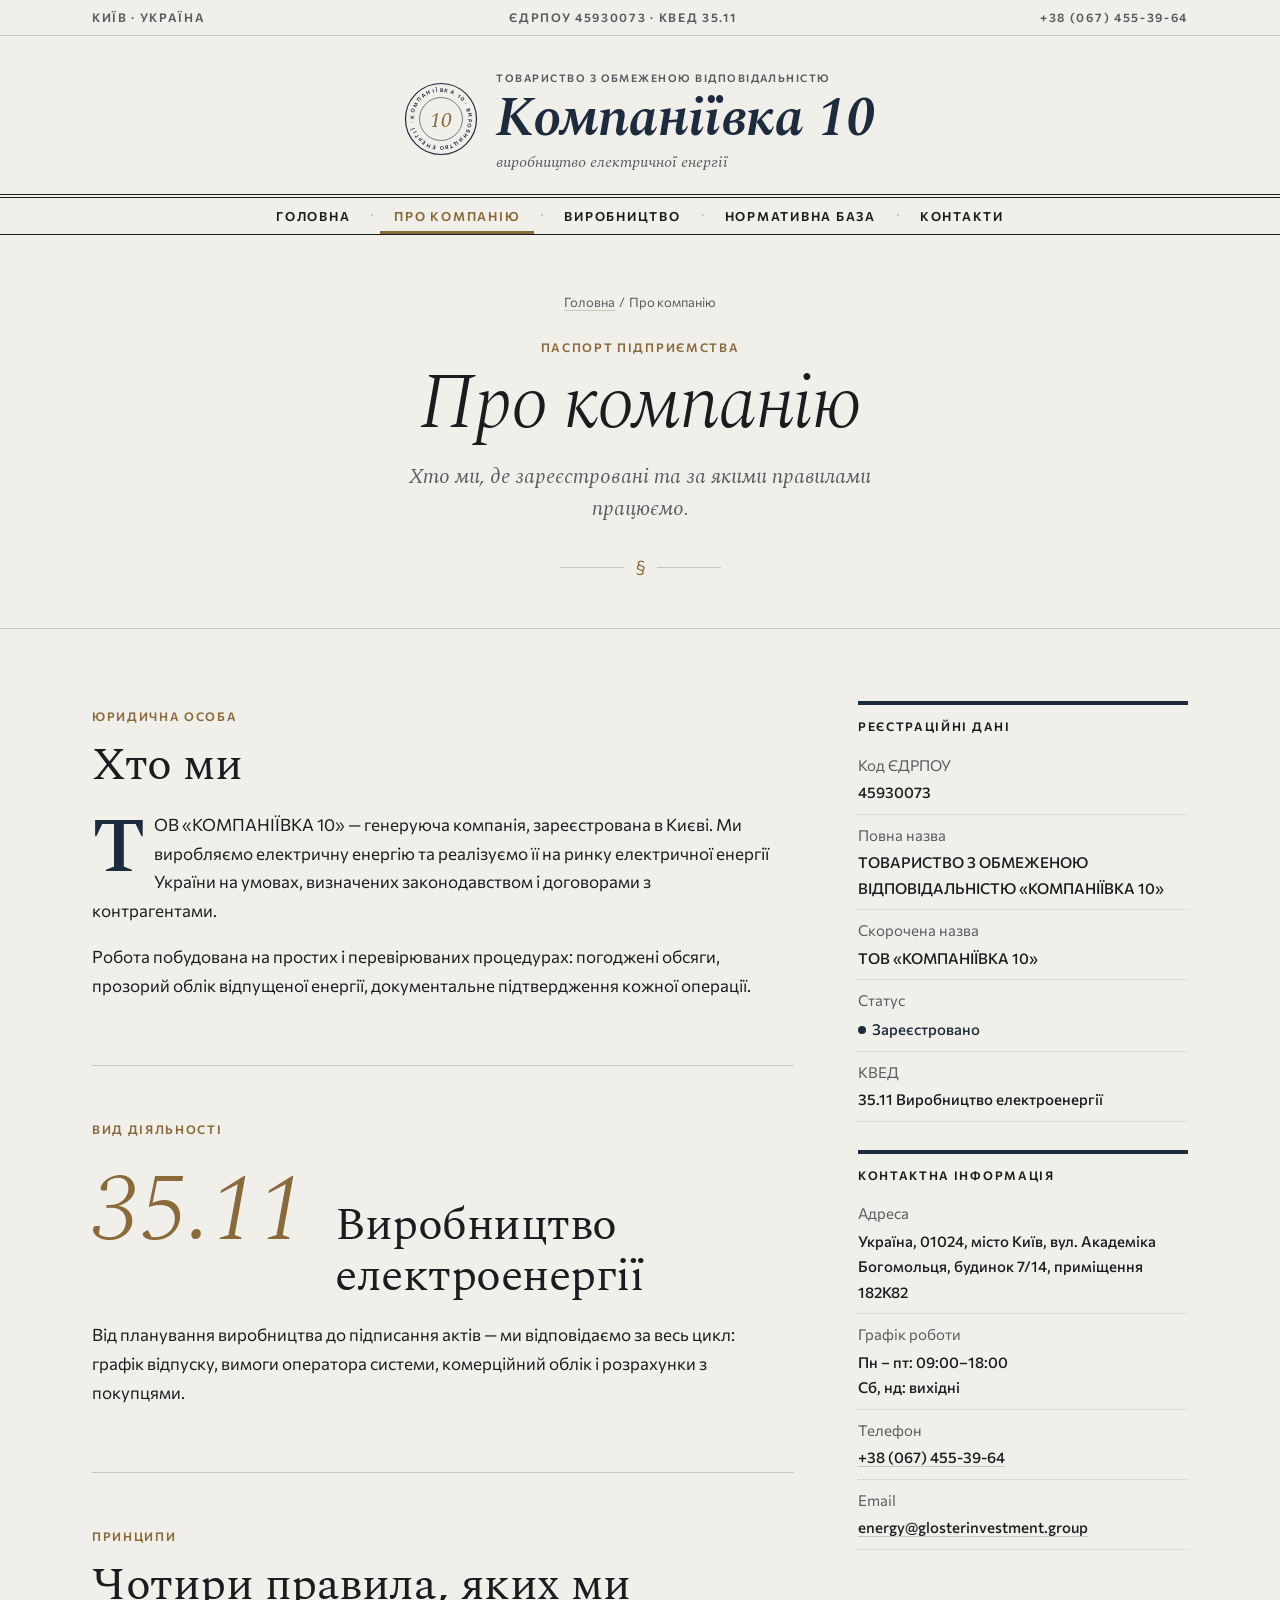
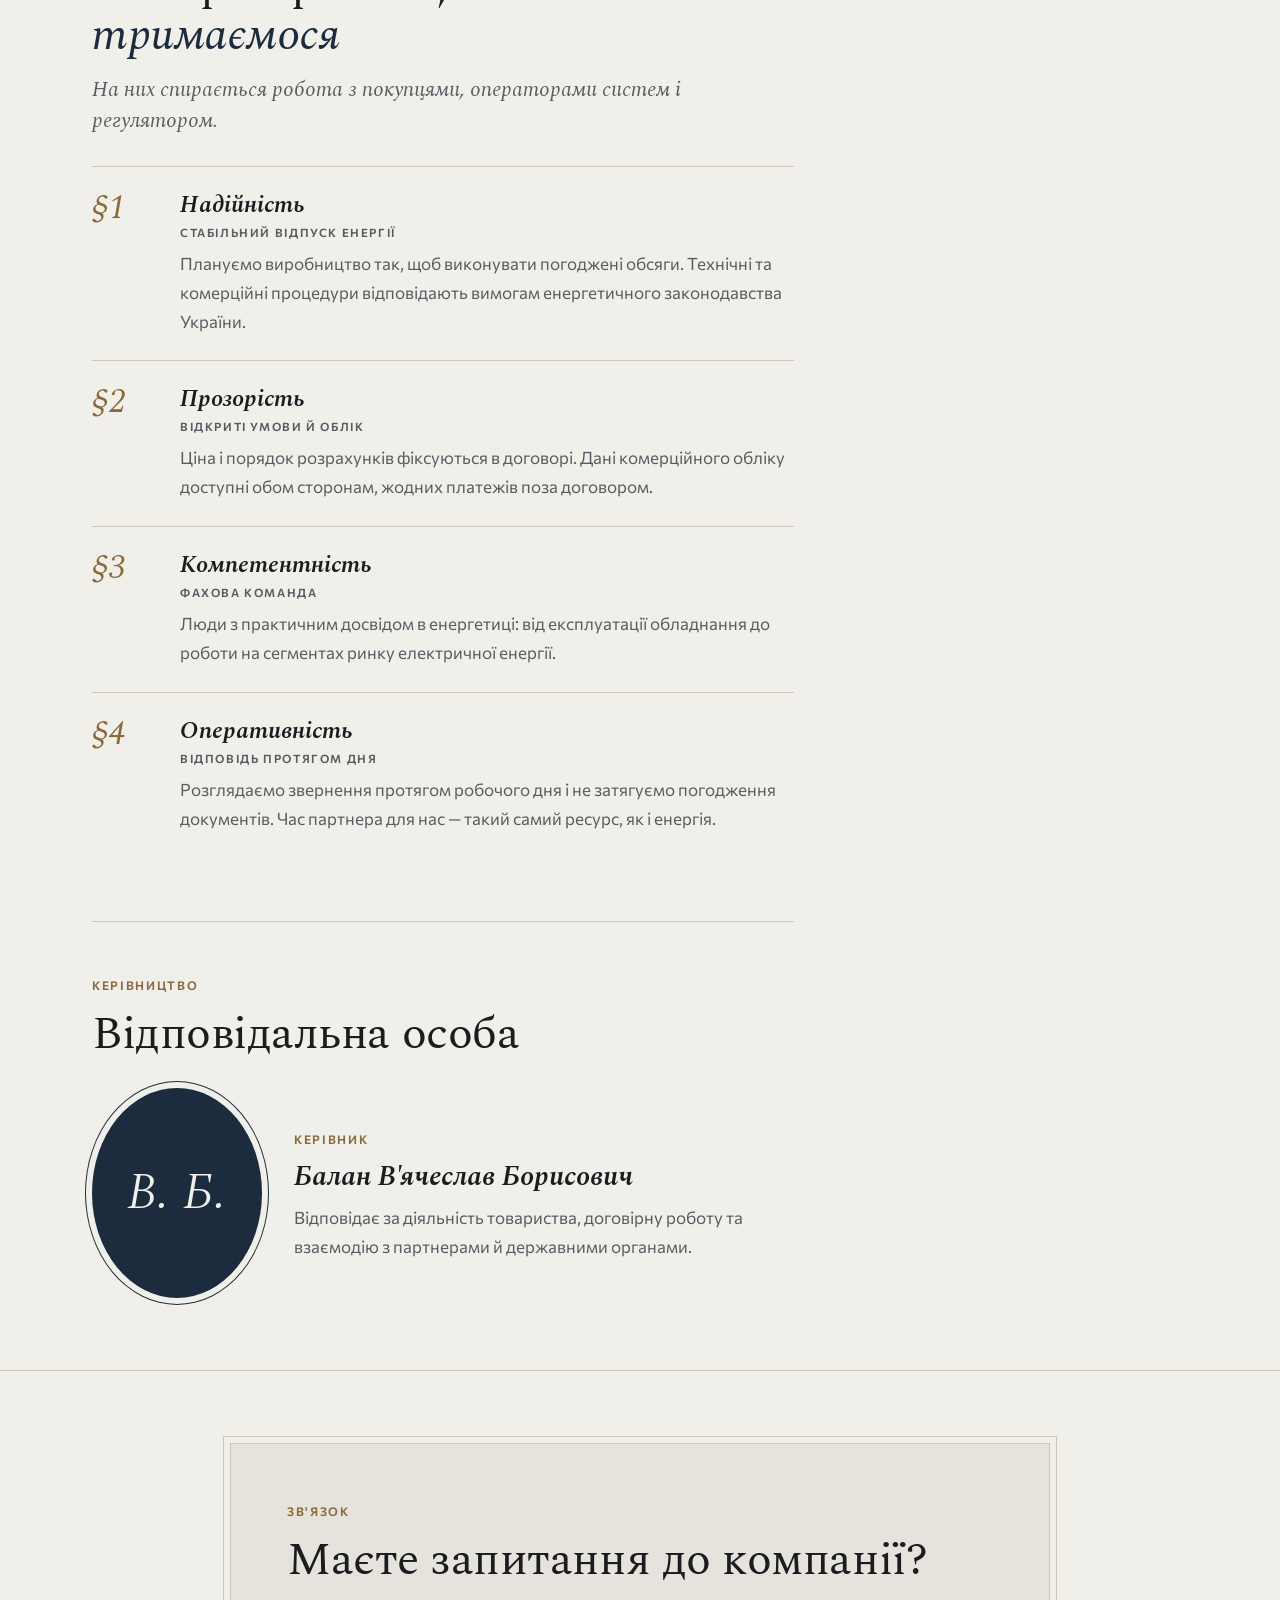
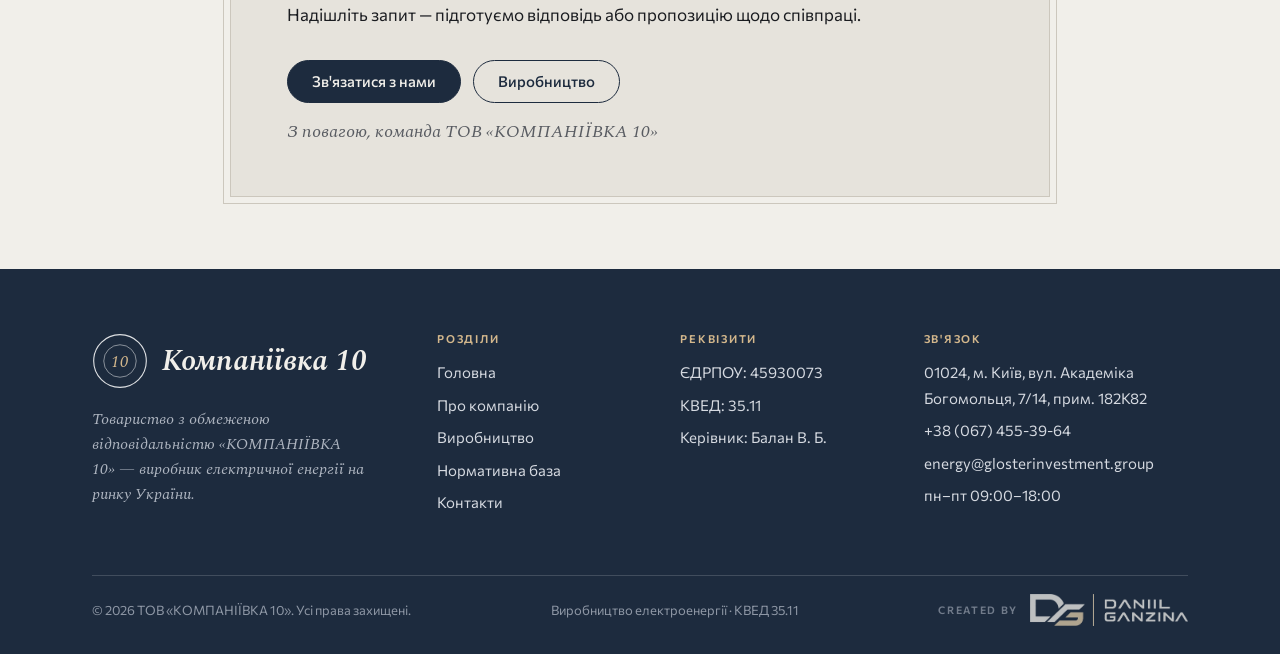
==== about.html @ ea5622df "first commit" ====
<!doctype html>
<html lang="uk">
<head>
<meta charset="utf-8">
<meta name="viewport" content="width=device-width, initial-scale=1">
<title>Про компанію — ТОВ «КОМПАНІЇВКА 10»</title>
<meta name="description" content="Реєстраційні дані, контакти, принципи роботи та керівництво ТОВ «КОМПАНІЇВКА 10».">
<link rel="icon" href="data:image/svg+xml,%3Csvg xmlns='http://www.w3.org/2000/svg' viewBox='0 0 100 100'%3E%3Ccircle cx='50' cy='50' r='46' fill='%23F1EFEA' stroke='%231D2B3E' stroke-width='6'/%3E%3Ctext x='50' y='65' text-anchor='middle' font-family='Georgia' font-style='italic' font-size='44' fill='%231D2B3E'%3E10%3C/text%3E%3C/svg%3E">
<link rel="preconnect" href="https://fonts.googleapis.com">
<link rel="preconnect" href="https://fonts.gstatic.com" crossorigin>
<link href="https://fonts.googleapis.com/css2?family=Commissioner:wght@400;500;600&family=Spectral:ital,wght@0,300;0,400;0,600;1,300;1,400;1,500;1,600&display=swap" rel="stylesheet">
<link rel="stylesheet" href="assets/k10.css">
</head>
<body>

<div class="topline">
  <div class="wrap sc">
    <span>Київ · Україна</span>
    <span>ЄДРПОУ 45930073 · КВЕД 35.11</span>
    <a href="tel:+380674553964">+38 (067) 455-39-64</a>
  </div>
</div>

<header class="mast">
  <a class="mast__link" href="index.html" aria-label="ТОВ «КОМПАНІЇВКА 10» — на головну">
    <svg class="mast__seal" viewBox="0 0 100 100" aria-hidden="true">
      <defs><path id="seal-c" d="M50,50 m-37,0 a37,37 0 1,1 74,0 a37,37 0 1,1 -74,0"/></defs>
      <circle cx="50" cy="50" r="48" fill="none" stroke="#1D2B3E" stroke-width="1.6"/>
      <circle cx="50" cy="50" r="29" fill="none" stroke="#1D2B3E" stroke-width=".8"/>
      <text font-family="Commissioner, sans-serif" font-size="7" font-weight="600" fill="#1D2B3E"><textPath href="#seal-c" textLength="228" lengthAdjust="spacing">КОМПАНІЇВКА 10 · ВИРОБНИЦТВО ЕНЕРГІЇ ·</textPath></text>
      <text x="50" y="61" text-anchor="middle" font-family="Spectral, Georgia, serif" font-style="italic" font-size="30" fill="#8A6A3A">10</text>
    </svg>
    <span class="mast__words">
      <span class="mast__pre sc">Товариство з обмеженою відповідальністю</span>
      <span class="mast__name" style="display:block">Компаніївка 10</span>
      <span class="mast__post">виробництво електричної енергії</span>
    </span>
  </a>
</header>

<nav class="nav" aria-label="Розділи сайту">
  <div class="nav__bar wrap">
    <span class="nav__here"><em>§</em>Про компанію</span>
    <button class="burger" type="button" aria-expanded="false" aria-controls="drawer"><span>Меню</span><span class="burger__box" aria-hidden="true"><i></i><i></i><i></i></span></button>
  </div>
  <ul>
    <li><a href="index.html">Головна</a></li>
    <li><a href="about.html" aria-current="page">Про компанію</a></li>
    <li><a href="production.html">Виробництво</a></li>
    <li><a href="documents.html">Нормативна база</a></li>
    <li><a href="contacts.html">Контакти</a></li>
  </ul>
</nav>

<!-- drawer -->
<div class="drawer" id="drawer" aria-hidden="true">
  <div class="wrap drawer__in">
    <div class="drawer__top">
      <a class="drawer__brand" href="index.html">Компаніївка 10</a>
      <button class="drawer__close" type="button" aria-label="Закрити меню"><span>Закрити</span><span class="burger__box" aria-hidden="true"><i></i><i></i></span></button>
    </div>
    <ol class="drawer__nav">
      <li><a href="index.html"><span>I.</span>Головна</a></li>
      <li><a href="about.html" aria-current="page"><span>II.</span>Про компанію</a></li>
      <li><a href="production.html"><span>III.</span>Виробництво</a></li>
      <li><a href="documents.html"><span>IV.</span>Нормативна база</a></li>
      <li><a href="contacts.html"><span>V.</span>Контакти</a></li>
    </ol>
    <div class="drawer__foot">
      <span class="sc">Зв'язок</span>
      <a href="tel:+380674553964">+38 (067) 455-39-64</a>
      <a href="mailto:energy@glosterinvestment.group">energy@glosterinvestment.group</a>
      <span>01024, м. Київ, вул. Академіка Богомольця, 7/14, прим. 182К82</span>
    </div>
  </div>
</div>
<!-- /drawer -->

<main>
  <header class="phead">
    <div class="wrap">
      <nav class="crumbs" aria-label="Хлібні крихти"><a href="index.html">Головна</a> &nbsp;/&nbsp; Про компанію</nav>
      <span class="sc kicker">Паспорт підприємства</span>
      <h1 class="h1">Про компанію</h1>
      <p class="stand">Хто ми, де зареєстровані та за якими правилами працюємо.</p>
      <div class="orn" aria-hidden="true">§</div>
    </div>
  </header>

  <section class="section">
    <div class="wrap article">
      <div class="article__main">
        <section>
          <span class="sc kicker">Юридична особа</span>
          <h2 class="h2" style="margin-top:10px">Хто ми</h2>
          <div class="body">
            <p class="drop">ТОВ «КОМПАНІЇВКА 10» — генеруюча компанія, зареєстрована в Києві. Ми виробляємо електричну енергію та реалізуємо її на ринку електричної енергії України на умовах, визначених законодавством і договорами з контрагентами.</p>
            <p>Робота побудована на простих і перевірюваних процедурах: погоджені обсяги, прозорий облік відпущеної енергії, документальне підтвердження кожної операції.</p>
          </div>
        </section>

        <section>
          <span class="sc kicker">Вид діяльності</span>
          <div class="kved-big">
            <strong>35.11</strong>
            <h2 class="h2">Виробництво електро&shy;енергії</h2>
          </div>
          <div class="body">
            <p>Від планування виробництва до підписання актів — ми відповідаємо за весь цикл: графік відпуску, вимоги оператора системи, комерційний облік і розрахунки з покупцями.</p>
          </div>
        </section>

        <section>
          <span class="sc kicker">Принципи</span>
          <h2 class="h2" style="margin-top:10px">Чотири правила, яких ми <em>тримаємося</em></h2>
          <p class="stand" style="margin-top:14px">На них спирається робота з покупцями, операторами систем і регулятором.</p>
          <ol class="paras">
            <li><span class="paras__n">§1</span><div><h3>Надійність</h3><h4>Стабільний відпуск енергії</h4><p>Плануємо виробництво так, щоб виконувати погоджені обсяги. Технічні та комерційні процедури відповідають вимогам енергетичного законодавства України.</p></div></li>
            <li><span class="paras__n">§2</span><div><h3>Прозорість</h3><h4>Відкриті умови й облік</h4><p>Ціна і порядок розрахунків фіксуються в договорі. Дані комерційного обліку доступні обом сторонам, жодних платежів поза договором.</p></div></li>
            <li><span class="paras__n">§3</span><div><h3>Компетентність</h3><h4>Фахова команда</h4><p>Люди з практичним досвідом в енергетиці: від експлуатації обладнання до роботи на сегментах ринку електричної енергії.</p></div></li>
            <li><span class="paras__n">§4</span><div><h3>Оперативність</h3><h4>Відповідь протягом дня</h4><p>Розглядаємо звернення протягом робочого дня і не затягуємо погодження документів. Час партнера для нас — такий самий ресурс, як і енергія.</p></div></li>
          </ol>
        </section>

        <section>
          <span class="sc kicker">Керівництво</span>
          <h2 class="h2" style="margin-top:10px">Відповідальна особа</h2>
          <figure class="portrait">
            <div class="portrait__oval" aria-hidden="true">В. Б.</div>
            <figcaption>
              <span class="sc kicker">Керівник</span>
              <div class="h3" style="margin-top:6px">Балан В'ячеслав Борисович</div>
              <p>Відповідає за діяльність товариства, договірну роботу та взаємодію з партнерами й державними органами.</p>
            </figcaption>
          </figure>
        </section>
      </div>

      <aside class="aside">
        <div class="note">
          <h3>Реєстраційні дані</h3>
          <dl>
            <div><dt>Код ЄДРПОУ</dt><dd>45930073</dd></div>
            <div><dt>Повна назва</dt><dd>ТОВАРИСТВО З ОБМЕЖЕНОЮ ВІДПОВІДАЛЬНІСТЮ «КОМПАНІЇВКА 10»</dd></div>
            <div><dt>Скорочена назва</dt><dd>ТОВ «КОМПАНІЇВКА 10»</dd></div>
            <div><dt>Статус</dt><dd><span class="reg">Зареєстровано</span></dd></div>
            <div><dt>КВЕД</dt><dd>35.11 Виробництво електроенергії</dd></div>
          </dl>
        </div>
        <div class="note">
          <h3>Контактна інформація</h3>
          <dl>
            <div><dt>Адреса</dt><dd>Україна, 01024, місто Київ, вул. Академіка Богомольця, будинок 7/14, приміщення 182К82</dd></div>
            <div><dt>Графік роботи</dt><dd>Пн – пт: 09:00–18:00<br>Сб, нд: вихідні</dd></div>
            <div><dt>Телефон</dt><dd><a href="tel:+380674553964">+38 (067) 455-39-64</a></dd></div>
            <div><dt>Email</dt><dd><a href="mailto:energy@glosterinvestment.group">energy@glosterinvestment.group</a></dd></div>
          </dl>
        </div>
      </aside>
    </div>
  </section>

  <section class="section">
    <div class="wrap">
      <div class="letter">
        <span class="sc kicker">Зв'язок</span>
        <h2 class="h2">Маєте запитання до компанії?</h2>
        <p>Надішліть запит — підготуємо відповідь або пропозицію щодо співпраці.</p>
        <div class="btns">
          <a class="btn" href="contacts.html#lyst">Зв'язатися з нами</a>
          <a class="btn btn--line" href="production.html">Виробництво</a>
        </div>
        <p class="letter__sign">З повагою, команда ТОВ «КОМПАНІЇВКА 10»</p>
      </div>
    </div>
  </section>
</main>

<footer class="foot">
  <div class="wrap">
    <div class="foot__grid">
      <div>
        <a class="foot__brand" href="index.html">
          <svg viewBox="0 0 100 100" aria-hidden="true"><circle cx="50" cy="50" r="47" fill="none" stroke="#FFFFFF" stroke-opacity=".85" stroke-width="2"/><circle cx="50" cy="50" r="29" fill="none" stroke="#FFFFFF" stroke-opacity=".85" stroke-width="1"/><text x="50" y="61" text-anchor="middle" font-family="Spectral, Georgia, serif" font-style="italic" font-size="30" fill="#D3B78C">10</text></svg>
          <span>Компаніївка 10</span>
        </a>
        <p class="foot__about">Товариство з обмеженою відповідальністю «КОМПАНІЇВКА 10» — виробник електричної енергії на ринку України.</p>
      </div>
      <div>
        <h4>Розділи</h4>
        <ul>
          <li><a href="index.html">Головна</a></li>
          <li><a href="about.html">Про компанію</a></li>
          <li><a href="production.html">Виробництво</a></li>
          <li><a href="documents.html">Нормативна база</a></li>
          <li><a href="contacts.html">Контакти</a></li>
        </ul>
      </div>
      <div>
        <h4>Реквізити</h4>
        <ul>
          <li>ЄДРПОУ: 45930073</li>
          <li>КВЕД: 35.11</li>
          <li>Керівник: Балан В. Б.</li>
        </ul>
      </div>
      <div>
        <h4>Зв'язок</h4>
        <ul>
          <li>01024, м. Київ, вул. Академіка Богомольця, 7/14, прим. 182К82</li>
          <li><a href="tel:+380674553964">+38 (067) 455-39-64</a></li>
          <li><a href="mailto:energy@glosterinvestment.group">energy@glosterinvestment.group</a></li>
          <li>пн–пт 09:00–18:00</li>
        </ul>
      </div>
    </div>
    <div class="colophon">
      <span>© 2026 ТОВ «КОМПАНІЇВКА 10». Усі права захищені.</span>
      <span>Виробництво електроенергії · КВЕД 35.11</span>
      <a class="credit" href="https://shiny3q.github.io/DANIIL-GANZINA/" target="_blank" rel="noopener">
        <span>Created by</span>
        <img src="assets/daniil-ganzina.png" alt="Daniil Ganzina" width="158" height="32" loading="lazy">
      </a>
    </div>
  </div>
</footer>

<script src="assets/k10.js"></script>
</body>
</html>
---- assets/k10.css ----
/* ТОВ «КОМПАНІЇВКА 10» — редакційний стиль групи */
:root {
  --paper: #F1EFEA;
  --paper-2: #E6E3DC;
  --ink: #1A1C20;
  --ink-2: #585B61;
  --primary: #1D2B3E;
  --primary-2: #2C3D55;
  --accent: #8A6A3A;
  --rule: #CCC7BD;
  --serif: "Spectral", Georgia, "Times New Roman", serif;
  --sans: "Commissioner", system-ui, sans-serif;
}
*, *::before, *::after { box-sizing: border-box; }
html { scroll-behavior: smooth; }
body {
  margin: 0;
  background: var(--paper);
  color: var(--ink);
  font: 400 17px/1.7 var(--sans);
  -webkit-font-smoothing: antialiased;
}
a { color: inherit; }
img, svg { display: block; }
h1, h2, h3, h4, p, figure, blockquote { margin: 0; }
ul, ol { margin: 0; padding: 0; }

.wrap { max-width: 1160px; margin: 0 auto; padding: 0 32px; }
.sc { font: 600 12px/1.4 var(--sans); letter-spacing: .14em; text-transform: uppercase; }
.kicker { color: var(--accent); }

/* ---------- Masthead ---------- */
.topline { border-bottom: 1px solid var(--rule); }
.topline .wrap { display: flex; justify-content: space-between; gap: 16px; padding-top: 9px; padding-bottom: 9px; color: var(--ink-2); }
.topline a { text-decoration: none; }
.topline a:hover { color: var(--accent); }

.mast { text-align: center; padding: 26px 0 18px; }
.mast__link { display: inline-flex; align-items: center; gap: 18px; text-decoration: none; }
.mast__seal { width: 74px; height: 74px; flex: none; }
.mast__words { text-align: left; }
.mast__pre { color: var(--ink-2); font-size: 10.5px; }
.mast__name { font: italic 600 clamp(32px, 5vw, 56px)/1 var(--serif); letter-spacing: -.01em; color: var(--primary); }
.mast__post { font: italic 400 16px/1.3 var(--serif); color: var(--ink-2); }

.nav { border-top: 4px double var(--ink); border-bottom: 1px solid var(--ink); }
.nav ul { list-style: none; display: flex; justify-content: center; gap: 0; overflow-x: auto; scrollbar-width: none; }
.nav ul::-webkit-scrollbar { display: none; }
.nav li + li::before { content: "·"; color: var(--rule); padding: 0 6px; }
.nav li { display: flex; align-items: center; white-space: nowrap; }
.nav a { display: inline-block; padding: 12px 14px; text-decoration: none; font: 600 12.5px/1 var(--sans); letter-spacing: .14em; text-transform: uppercase; }
.nav a:hover { color: var(--accent); }
.nav a[aria-current="page"] { color: var(--accent); box-shadow: inset 0 -3px 0 var(--accent); }

/* ---------- Typo ---------- */
.h1 { font: 300 clamp(34px, 6vw, 82px)/1.02 var(--serif); overflow-wrap: break-word; letter-spacing: -.02em; }
.h1 em, .h2 em { font-style: italic; color: var(--primary); }
.h2 { font: 400 clamp(30px, 3.6vw, 46px)/1.1 var(--serif); letter-spacing: -.01em; }
.h3 { font: italic 600 24px/1.25 var(--serif); }
.stand { font: italic 400 21px/1.5 var(--serif); color: var(--ink-2); }
.body p + p { margin-top: 1em; }
.drop::first-letter { float: left; font: 600 4.6em/.78 var(--serif); color: var(--primary); margin: .08em .1em 0 0; }

.btn {
  display: inline-flex; align-items: center; gap: 10px;
  padding: 13px 24px;
  border-radius: 999px;
  background: var(--primary);
  color: var(--paper);
  border: 1px solid var(--primary);
  font: 500 15px/1 var(--sans);
  text-decoration: none;
  cursor: pointer;
  transition: background .2s, color .2s;
  max-width: 100%;
  overflow-wrap: anywhere;
}
.btn:hover { background: var(--accent); border-color: var(--accent); }
.btn--line { background: transparent; color: var(--primary); }
.btn--line:hover { background: var(--primary); color: var(--paper); border-color: var(--primary); }
.btns { display: flex; flex-wrap: wrap; gap: 12px; margin-top: 30px; }
.more { display: inline-block; margin-top: 22px; font: italic 500 18px/1.3 var(--serif); color: var(--accent); text-decoration: none; border-bottom: 1px solid currentColor; }
.more:hover { color: var(--primary); }

.section { padding: 72px 0; }
.section + .section { border-top: 1px solid var(--rule); }
.sec-head { display: flex; align-items: baseline; gap: 18px; margin-bottom: 36px; }
.sec-head::after { content: ""; flex: 1; border-bottom: 1px solid var(--ink); transform: translateY(-8px); }
.sec-head--c { justify-content: center; text-align: center; flex-direction: column; align-items: center; gap: 8px; }
.sec-head--c::after { display: none; }

/* ---------- Lead story ---------- */
.lead-story { display: grid; grid-template-columns: 1fr 320px; gap: 0; padding: 48px 0 64px; }
.lead-story__main { padding-right: 48px; border-right: 1px solid var(--rule); }
.lead-story__main .stand { margin-top: 22px; max-width: 40ch; }
.lead-story__main .body { margin-top: 28px; columns: 2; column-gap: 36px; column-rule: 1px solid var(--rule); }
.lead-story__side { padding-left: 32px; }
.lead-story .h1 { margin-top: 14px; }

.engr { width: 100%; max-width: 320px; height: auto; margin: 0 auto; color: var(--primary); }
.engr-cap { margin-top: 8px; font: italic 400 14px/1.4 var(--serif); color: var(--ink-2); text-align: center; }

.note { margin-top: 28px; border-top: 4px solid var(--primary); padding-top: 14px; }
.note h3 { font: 600 12px/1.3 var(--sans); letter-spacing: .14em; text-transform: uppercase; }
.note dl { margin: 10px 0 0; }
.note div { display: flex; justify-content: space-between; gap: 10px; padding: 8px 0; border-bottom: 1px dotted var(--rule); font-size: 15px; }
.note dt { color: var(--ink-2); }
.note dd { margin: 0; font-weight: 600; text-align: right; }

/* ---------- Pillars ---------- */
.pillars { display: grid; grid-template-columns: repeat(3, 1fr); }
.pillar { padding: 0 32px; }
.pillar:first-child { padding-left: 0; }
.pillar:last-child { padding-right: 0; }
.pillar + .pillar { border-left: 1px solid var(--rule); }
.pillar__num { font: italic 300 64px/1 var(--serif); color: var(--accent); }
.pillar h3 { margin-top: 10px; }
.pillar p { margin-top: 10px; color: var(--ink-2); }

.pull { padding: 48px 0; border-top: 1px solid var(--ink); border-bottom: 1px solid var(--ink); text-align: center; }
.pull p { font: italic 300 clamp(26px, 3.4vw, 40px)/1.3 var(--serif); max-width: 30ch; margin: 0 auto; color: var(--primary); }
.pull cite { display: block; margin-top: 18px; font-style: normal; color: var(--ink-2); }

.about { display: grid; grid-template-columns: 1fr 300px; gap: 56px; align-items: start; }
.about .body { margin-top: 24px; columns: 2; column-gap: 36px; column-rule: 1px solid var(--rule); }
.ledger { border-top: 1px solid var(--ink); }
.ledger div { padding: 18px 0; border-bottom: 1px solid var(--rule); }
.ledger strong { display: block; font: 400 48px/1 var(--serif); font-variant-numeric: oldstyle-nums; color: var(--primary); }
.ledger span { display: block; margin-top: 6px; color: var(--ink-2); }

/* Letter CTA */
.letter { position: relative; max-width: 820px; margin: 0 auto; padding: 52px 56px; background: var(--paper-2); border: 1px solid var(--rule); outline: 1px solid var(--rule); outline-offset: 6px; }
.letter .h2 { margin-top: 10px; }
.letter p { margin-top: 16px; max-width: 56ch; }
.letter__sign { margin-top: 26px; font: italic 400 18px/1.4 var(--serif); color: var(--ink-2); }

/* ---------- Page head ---------- */
.phead { text-align: center; padding: 56px 0 46px; border-bottom: 1px solid var(--rule); }
.phead .crumbs { font-size: 13px; color: var(--ink-2); }
.phead .crumbs a { text-decoration: none; border-bottom: 1px solid var(--rule); }
.phead .kicker { display: block; margin-top: 26px; }
.phead .h1 { margin-top: 10px; font-style: italic; }
.phead .stand { max-width: 46ch; margin: 18px auto 0; }
.orn { display: flex; align-items: center; justify-content: center; gap: 12px; margin-top: 28px; color: var(--accent); }
.orn::before, .orn::after { content: ""; width: 64px; border-top: 1px solid var(--rule); }

/* Article + aside */
.article { display: grid; grid-template-columns: 1fr 330px; gap: 64px; align-items: start; }
.article__main > * + * { margin-top: 0; }
.article__main section + section { margin-top: 64px; padding-top: 48px; border-top: 1px solid var(--rule); }
.article__main .body { margin-top: 20px; max-width: 62ch; }
.aside { position: sticky; top: 24px; }
.aside .note:first-child { margin-top: 0; }
.aside .note dd { text-align: left; font-weight: 500; }
.aside .note div { flex-direction: column; gap: 2px; }
.aside .note a { text-decoration: none; border-bottom: 1px solid var(--rule); }
.reg { display: inline-flex; align-items: center; gap: 6px; color: var(--primary); }
.reg::before { content: ""; width: 8px; height: 8px; border-radius: 50%; background: var(--primary); }

.kved-big { display: flex; gap: 28px; align-items: baseline; margin-top: 24px; }
.kved-big strong { font: italic 300 96px/.9 var(--serif); color: var(--accent); }

.paras { list-style: none; margin-top: 28px; }
.paras li { display: grid; grid-template-columns: 70px 1fr; gap: 18px; padding: 24px 0; border-top: 1px solid var(--rule); }
.paras__n { font: italic 400 34px/1 var(--serif); color: var(--accent); }
.paras h3 { font: italic 600 24px/1.2 var(--serif); }
.paras h4 { margin: 4px 0 10px; font: 600 11.5px/1.4 var(--sans); letter-spacing: .14em; text-transform: uppercase; color: var(--ink-2); }
.paras p { color: var(--ink-2); }

.portrait { display: grid; grid-template-columns: 170px 1fr; gap: 32px; align-items: center; margin-top: 28px; }
.portrait__oval { width: 170px; height: 210px; border-radius: 50%; background: var(--primary); color: var(--paper); display: grid; place-items: center; font: italic 300 52px/1 var(--serif); box-shadow: 0 0 0 6px var(--paper), 0 0 0 7px var(--primary); }
.portrait figcaption .h3 { font-size: 28px; }
.portrait figcaption p { margin-top: 10px; color: var(--ink-2); max-width: 48ch; }

/* Offers */
.offers { display: grid; grid-template-columns: 1fr 1fr; gap: 36px 48px; margin-top: 30px; }
.offer { display: grid; grid-template-columns: 58px 1fr; gap: 18px; }
.offer__ico { width: 58px; height: 58px; border: 1px solid var(--primary); border-radius: 50%; display: grid; place-items: center; }
.offer__ico svg { width: 28px; height: 28px; fill: none; stroke: var(--primary); stroke-width: 1.3; stroke-linecap: round; stroke-linejoin: round; }
.offer h3 { font: italic 600 22px/1.25 var(--serif); }
.offer p { margin-top: 6px; color: var(--ink-2); }

.trust { display: grid; grid-template-columns: repeat(3, 1fr); gap: 28px; margin-top: 30px; }
.trust article { border-top: 3px solid var(--accent); padding-top: 18px; }
.trust .sc { color: var(--ink-2); font-size: 11px; }
.trust h3 { margin-top: 10px; font: 400 25px/1.2 var(--serif); }
.trust p { margin-top: 10px; color: var(--ink-2); }

.course { list-style: none; margin-top: 34px; position: relative; }
.course::before { content: ""; position: absolute; left: 27px; top: 10px; bottom: 10px; border-left: 1px solid var(--primary); }
.course li { position: relative; display: grid; grid-template-columns: 56px 1fr; gap: 26px; padding-bottom: 34px; }
.course li:last-child { padding-bottom: 0; }
.course__n { width: 56px; height: 56px; border-radius: 50%; background: var(--paper); border: 1px solid var(--primary); display: grid; place-items: center; font: italic 500 20px/1 var(--serif); color: var(--primary); position: relative; }
.course h3 { font: italic 600 23px/1.2 var(--serif); padding-top: 12px; }
.course p { margin-top: 6px; color: var(--ink-2); max-width: 58ch; }

/* Bibliography */
.biblio { display: grid; grid-template-columns: 1fr 1fr; gap: 0; margin-top: 10px; }
.biblio > div { padding: 0 40px; }
.biblio > div:first-child { padding-left: 0; border-right: 1px solid var(--rule); }
.biblio > div:last-child { padding-right: 0; }
.biblio h2 { font: italic 400 32px/1.1 var(--serif); }
.biblio .sc { display: block; margin-top: 6px; color: var(--ink-2); font-size: 11px; }
.biblio ol { list-style: none; counter-reset: b; margin-top: 22px; }
.biblio li { counter-increment: b; position: relative; padding: 16px 0 16px 42px; border-top: 1px dotted var(--rule); }
.biblio li::before { content: counter(b) "."; position: absolute; left: 0; top: 14px; font: italic 500 22px/1 var(--serif); color: var(--accent); }
.biblio b { font-weight: 600; }
.biblio i { display: block; margin-top: 4px; font: italic 400 16.5px/1.5 var(--serif); color: var(--ink-2); }

/* Contacts */
.letterhead { display: grid; grid-template-columns: repeat(4, 1fr); gap: 0; border-top: 1px solid var(--ink); border-bottom: 1px solid var(--ink); }
.letterhead > div { padding: 24px 22px 26px; }
.letterhead > div + div { border-left: 1px solid var(--rule); }
.letterhead > div:first-child { padding-left: 0; }
.letterhead .sc { color: var(--accent); font-size: 11px; }
.letterhead p, .letterhead a { display: block; margin-top: 10px; text-decoration: none; }
.letterhead a:hover { color: var(--accent); }
.letterhead small { display: block; color: var(--ink-2); font-size: 14.5px; }

.contact-grid { display: grid; grid-template-columns: 1fr 1.25fr; gap: 64px; align-items: start; }
.form {
  padding: 36px 40px 40px;
  background:
    repeating-linear-gradient(to bottom, transparent 0 39px, rgba(29,43,62,.08) 39px 40px),
    #F8F7F3;
  border: 1px solid var(--rule);
  display: grid;
  grid-template-columns: 1fr 1fr;
  gap: 22px 26px;
}
.field { display: grid; gap: 2px; }
.field--full { grid-column: 1 / -1; }
.field label { font: italic 400 15px/1.3 var(--serif); color: var(--ink-2); }
.field input, .field select, .field textarea {
  font: 400 17px/1.4 var(--sans);
  color: var(--ink);
  background: transparent;
  border: 0;
  border-bottom: 1px solid var(--ink);
  border-radius: 0;
  padding: 8px 0;
  width: 100%;
}
.field select { appearance: none; cursor: pointer; background: linear-gradient(45deg, transparent 50%, var(--ink) 50%) calc(100% - 10px) 55% / 6px 6px no-repeat, linear-gradient(135deg, var(--ink) 50%, transparent 50%) calc(100% - 4px) 55% / 6px 6px no-repeat; }
.field textarea { min-height: 120px; resize: vertical; }
.field input:focus, .field select:focus, .field textarea:focus { outline: 0; border-bottom: 2px solid var(--accent); }
.check { grid-column: 1 / -1; display: flex; gap: 12px; font-size: 14.5px; color: var(--ink-2); line-height: 1.5; }
.check input { width: 18px; height: 18px; margin-top: 2px; accent-color: var(--primary); flex: none; }
.form__foot { grid-column: 1 / -1; display: flex; align-items: center; gap: 18px; flex-wrap: wrap; }
.form__note { font: italic 400 14.5px/1.4 var(--serif); color: var(--ink-2); max-width: 40ch; }
.form__ok { display: none; grid-column: 1 / -1; padding: 14px 18px; border-left: 3px solid var(--primary); background: var(--paper-2); font-size: 15px; }
.form__ok.is-on { display: block; }

.figure iframe { width: 100%; height: 360px; border: 1px solid var(--ink); display: block; filter: sepia(.55) saturate(.7) contrast(1.02); }
.figure figcaption { margin-top: 10px; font: italic 400 15px/1.4 var(--serif); color: var(--ink-2); }
.routes { list-style: none; margin-top: 24px; }
.routes li { padding: 14px 0; border-top: 1px dotted var(--rule); }
.routes b { font: italic 600 19px/1.3 var(--serif); }
.routes span { display: block; color: var(--ink-2); font-size: 15.5px; }

/* ---------- Footer ---------- */
.foot { background: var(--primary); color: #D5D9E0; padding: 64px 0 28px; margin-top: 0; }
.foot__grid { display: grid; grid-template-columns: 1.5fr 1fr 1fr 1.3fr; gap: 40px; }
.foot__brand { display: flex; gap: 14px; align-items: center; text-decoration: none; color: var(--paper); }
.foot__brand svg { width: 56px; height: 56px; }
.foot__brand span { font: italic 600 30px/1 var(--serif); }
.foot__about { margin-top: 18px; font: italic 400 16px/1.55 var(--serif); max-width: 34ch; color: #AEB5C0; }
.foot h4 { font: 600 11px/1 var(--sans); letter-spacing: .16em; text-transform: uppercase; color: #D3B78C; margin-bottom: 16px; }
.foot ul { list-style: none; }
.foot li { margin: 7px 0; font-size: 15px; }
.foot a { text-decoration: none; }
.foot a:hover { color: #fff; text-decoration: underline; }
.colophon { margin-top: 52px; padding-top: 18px; border-top: 1px solid rgba(255,255,255,.16); display: flex; justify-content: space-between; gap: 16px; flex-wrap: wrap; font-size: 13px; color: #8E97A5; }

/* ---------- Responsive ---------- */
@media (max-width: 1020px) {
  .lead-story, .about, .article, .contact-grid { grid-template-columns: 1fr; }
  .lead-story__main { padding-right: 0; border-right: 0; }
  .lead-story__side { padding-left: 0; margin-top: 40px; display: grid; grid-template-columns: 1fr 1fr; gap: 32px; align-items: start; }
  .lead-story__side .note { margin-top: 0; }
  .aside { position: static; }
  .letterhead { grid-template-columns: 1fr 1fr; }
  .letterhead > div:nth-child(3) { border-left: 0; padding-left: 0; }
  .letterhead > div:nth-child(n+3) { border-top: 1px solid var(--rule); }
  .foot__grid { grid-template-columns: 1fr 1fr; }
}
@media (max-width: 720px) {
  .wrap { padding: 0 16px; }
  .topline .wrap > span:nth-child(2) { display: none; }
  .mast__link { gap: 12px; }
  .mast__seal { width: 54px; height: 54px; }
  .mast__name { font-size: clamp(26px, 8vw, 40px); }
  .mast__pre { font-size: 9px; letter-spacing: .1em; }
  .nav ul { justify-content: flex-start; }
  .section { padding: 52px 0; }
  .sec-head { flex-wrap: wrap; gap: 6px 14px; }
  .sec-head > * { min-width: 0; }
  .sec-head::after { flex-basis: 100%; transform: none; }
  .lead-story__main .body, .about .body { columns: 1; }
  .lead-story__side { grid-template-columns: 1fr; }
  .pillars, .trust, .offers, .biblio, .form, .foot__grid, .letterhead { grid-template-columns: 1fr; }
  .pillar, .pillar:first-child, .pillar:last-child { padding: 0; }
  .pillar + .pillar { border-left: 0; border-top: 1px solid var(--rule); padding-top: 24px; margin-top: 24px; }
  .biblio > div, .biblio > div:first-child, .biblio > div:last-child { padding: 0; border: 0; }
  .biblio > div + div { margin-top: 44px; }
  .letterhead > div, .letterhead > div + div { padding: 18px 0; border-left: 0; }
  .letterhead > div + div { border-top: 1px solid var(--rule); }
  .letter { padding: 36px 22px; }
  .form { padding: 26px 20px 30px; }
  .portrait { grid-template-columns: 1fr; }
  .paras li { grid-template-columns: 44px 1fr; }
  .kved-big { flex-direction: column; gap: 8px; }
}

/* ---------- Документи: посилання ---------- */
.biblio__head { display: flex; align-items: center; gap: 16px; }
.biblio__ico { flex: none; width: 54px; height: 54px; border-radius: 50%; border: 1px solid var(--primary); color: var(--primary); display: grid; place-items: center; }
.biblio__ico svg { width: 24px; height: 24px; fill: none; stroke: currentColor; stroke-width: 1.4; stroke-linecap: round; stroke-linejoin: round; }
.biblio__head .sc { margin-top: 4px; }
.doc { display: grid; grid-template-columns: 1fr 38px; gap: 16px; align-items: start; text-decoration: none; color: inherit; }
.doc b { transition: color .2s; }
.doc small { display: block; margin-top: 8px; font: 600 10.5px/1 var(--sans); letter-spacing: .14em; text-transform: uppercase; color: var(--ink-2); opacity: .75; }
.doc__go { width: 38px; height: 38px; border: 1px solid var(--rule); border-radius: 50%; display: grid; place-items: center; color: var(--ink-2); transition: background .2s, border-color .2s, color .2s, transform .2s; }
.doc__go svg { width: 16px; height: 16px; fill: none; stroke: currentColor; stroke-width: 1.8; stroke-linecap: round; stroke-linejoin: round; }
.doc:hover b, .doc:focus-visible b { color: var(--accent); }
.doc:hover .doc__go, .doc:focus-visible .doc__go { background: var(--accent); border-color: var(--accent); color: #fff; transform: rotate(45deg); }

/* ---------- Бургер і меню ---------- */
.nav__bar { display: none; }
.burger, .drawer__close {
  display: inline-flex; align-items: center; gap: 12px;
  padding: 6px 0; background: none; border: 0; cursor: pointer;
  color: inherit; font: 600 11.5px/1 var(--sans); letter-spacing: .16em; text-transform: uppercase;
}
.burger__box { position: relative; width: 44px; height: 44px; border: 1px solid currentColor; border-radius: 50%; transition: background .25s, color .25s, border-color .25s; }
.burger__box i { position: absolute; left: 12px; height: 1.5px; background: currentColor; transition: width .25s, transform .3s; }
.burger .burger__box i:nth-child(1) { top: 15px; width: 20px; }
.burger .burger__box i:nth-child(2) { top: 21px; width: 13px; }
.burger .burger__box i:nth-child(3) { top: 27px; width: 17px; }
.burger:hover .burger__box i { width: 20px; }
.burger:hover .burger__box { background: var(--primary); border-color: var(--primary); color: var(--paper); }
.drawer__close .burger__box i { top: 21px; width: 20px; }
.drawer__close .burger__box i:nth-child(1) { transform: rotate(45deg); }
.drawer__close .burger__box i:nth-child(2) { transform: rotate(-45deg); }
.drawer__close:hover .burger__box { background: var(--paper); color: var(--primary); border-color: var(--paper); }
.drawer__close:hover .burger__box i:nth-child(1) { transform: rotate(135deg); }
.drawer__close:hover .burger__box i:nth-child(2) { transform: rotate(45deg); }
.nav__here { font: italic 400 19px/1 var(--serif); color: var(--ink); }
.nav__here em { color: var(--accent); margin-right: 6px; }

.drawer {
  position: fixed; inset: 0; z-index: 100; overflow-y: auto;
  background: var(--primary); color: var(--paper);
  visibility: hidden; opacity: 0; transform: translateY(-14px);
  transition: opacity .3s, transform .35s, visibility 0s .35s;
}
.drawer.is-open { visibility: visible; opacity: 1; transform: none; transition: opacity .3s, transform .35s; }
.drawer__in { min-height: 100%; display: flex; flex-direction: column; }
.drawer__top { display: flex; justify-content: space-between; align-items: center; gap: 16px; padding: 18px 0; border-bottom: 1px solid rgba(255,255,255,.16); }
.drawer__brand { font: italic 600 26px/1 var(--serif); text-decoration: none; }
.drawer__nav { list-style: none; margin: 26px 0 30px; }
.drawer__nav li { border-bottom: 1px solid rgba(255,255,255,.12); opacity: 0; transform: translateY(12px); transition: opacity .4s, transform .4s; }
.drawer.is-open .drawer__nav li { opacity: 1; transform: none; }
.drawer.is-open .drawer__nav li:nth-child(2) { transition-delay: .05s; }
.drawer.is-open .drawer__nav li:nth-child(3) { transition-delay: .1s; }
.drawer.is-open .drawer__nav li:nth-child(4) { transition-delay: .15s; }
.drawer.is-open .drawer__nav li:nth-child(5) { transition-delay: .2s; }
.drawer__nav a { display: flex; align-items: baseline; gap: 18px; padding: 16px 0; text-decoration: none; font: italic 300 clamp(30px, 7.5vw, 52px)/1.1 var(--serif); transition: padding .2s, color .2s; }
.drawer__nav a span { min-width: 40px; font: italic 400 17px/1 var(--serif); color: #D3B78C; }
.drawer__nav a:hover { padding-left: 10px; color: #fff; }
.drawer__nav a[aria-current="page"] { color: #D3B78C; }
.drawer__foot { margin-top: auto; padding: 22px 0 34px; border-top: 1px solid rgba(255,255,255,.16); display: grid; gap: 6px; font-size: 15.5px; color: #D5D9E0; }
.drawer__foot .sc { color: #D3B78C; font-size: 11px; margin-bottom: 4px; }
.drawer__foot a { text-decoration: none; overflow-wrap: anywhere; }
.drawer__foot a:hover { color: #fff; }
body.no-scroll { overflow: hidden; }

@media (max-width: 960px) {
  .nav { position: sticky; top: 0; z-index: 50; background: var(--paper); }
  .nav ul { display: none; }
  .nav__bar { display: flex; justify-content: space-between; align-items: center; padding-top: 6px; padding-bottom: 6px; }
}
@media (prefers-reduced-motion: reduce) {
  .drawer, .drawer__nav li, .burger__box i { transition: none; }
}

/* ---------- Created by ---------- */
.colophon { align-items: center; }
.credit { display: inline-flex; align-items: center; gap: 12px; text-decoration: none; opacity: .75; transition: opacity .2s; }
.credit:hover, .credit:focus-visible { opacity: 1; }
.credit span { font: 600 10.5px/1 var(--sans); letter-spacing: .16em; text-transform: uppercase; }
.credit img { display: block; height: 32px; width: auto; }
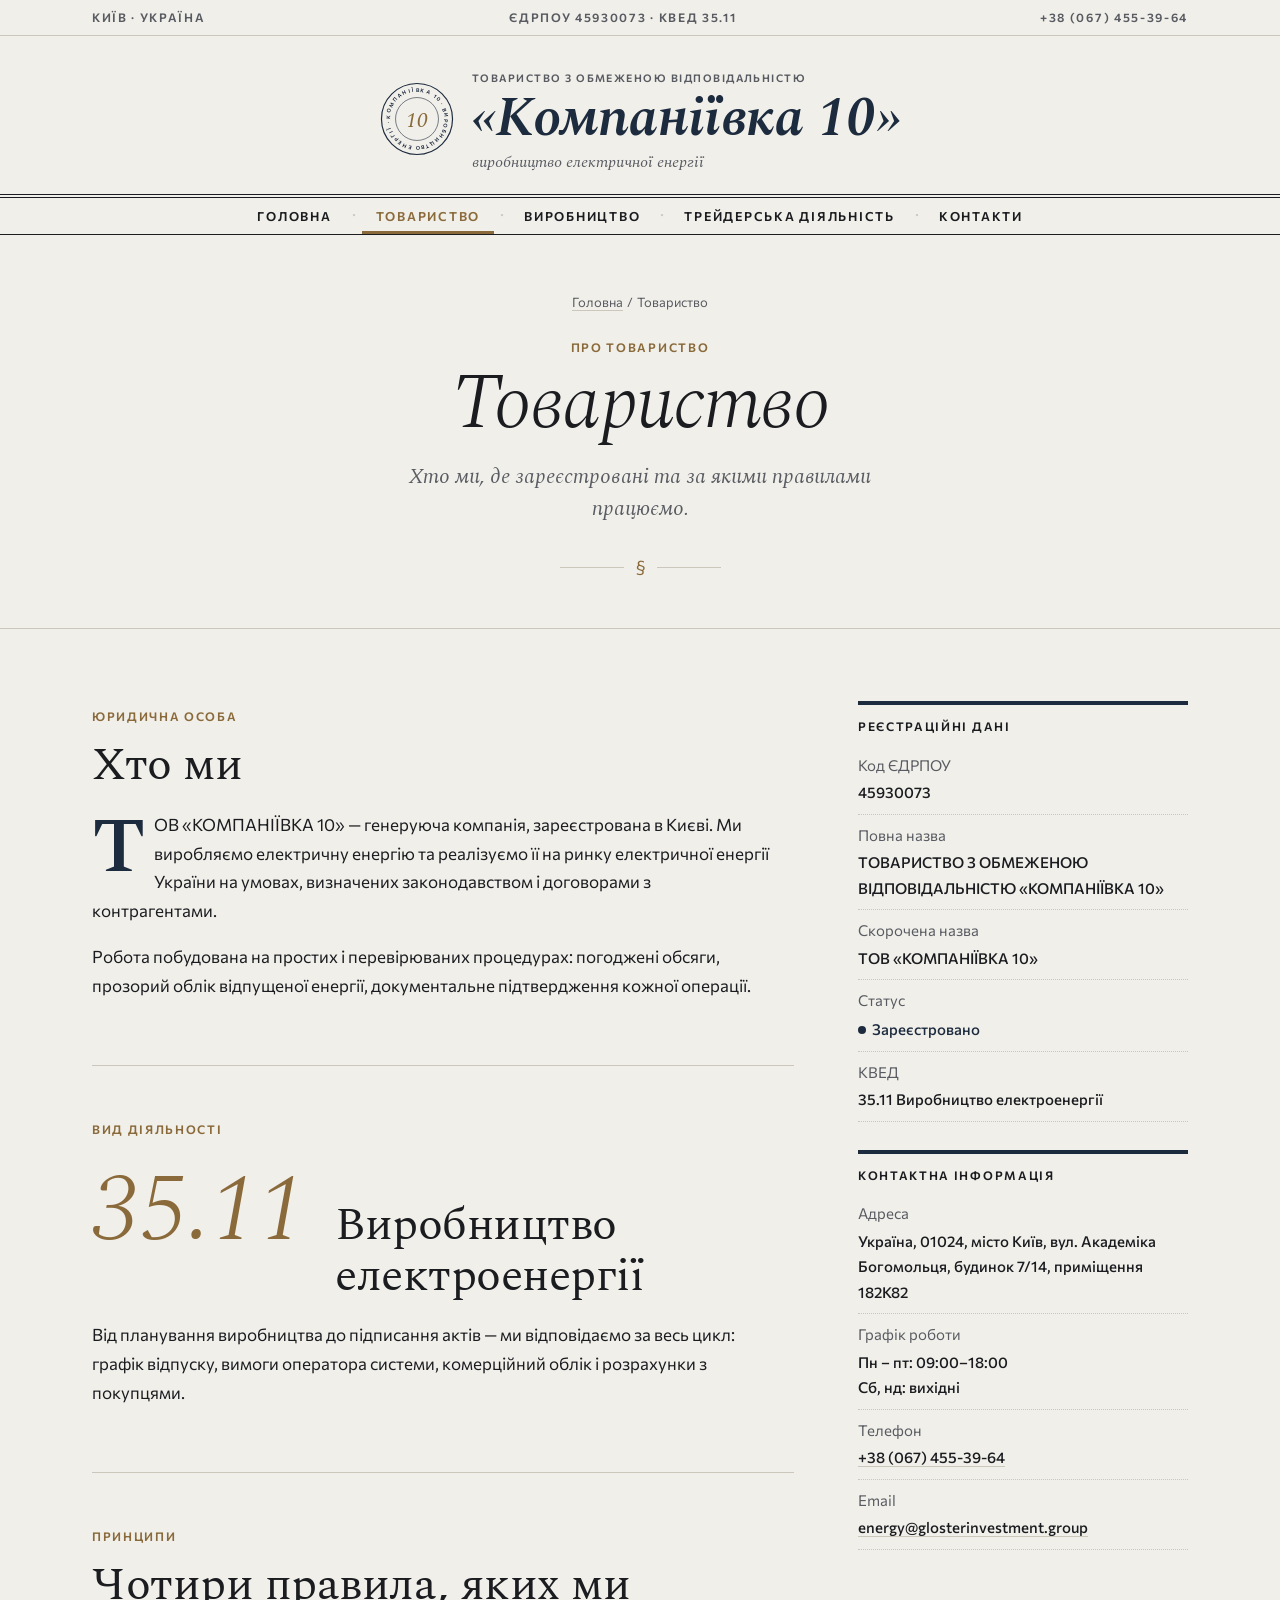
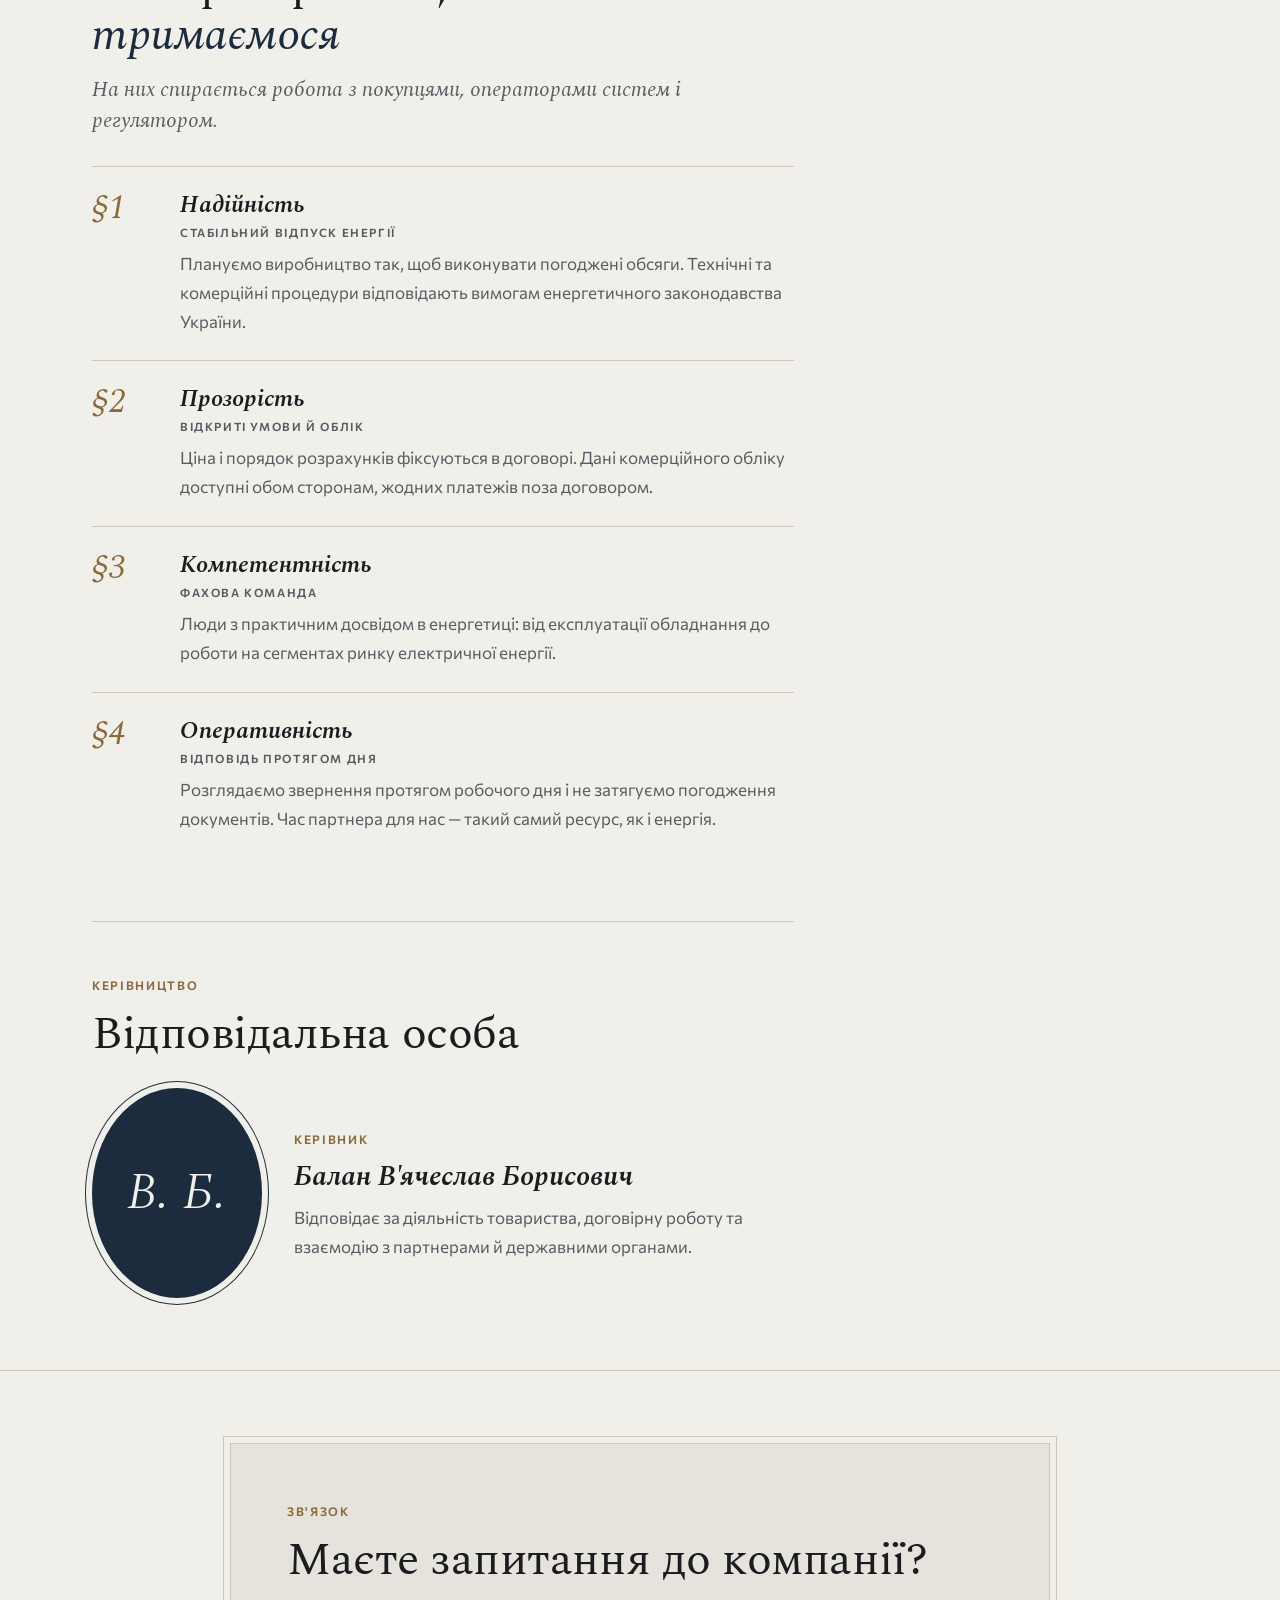
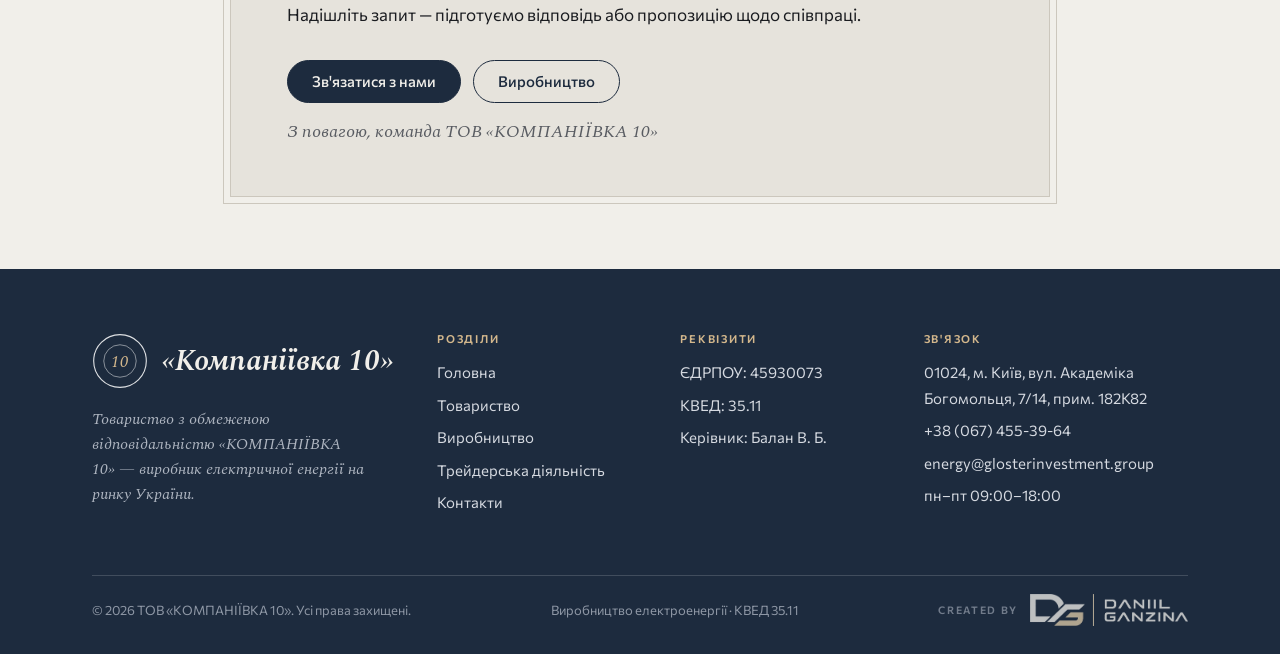
==== commit eab56db5: "3" ====
--- a/about.html
+++ b/about.html
@@ -3,7 +3,7 @@
 <head>
 <meta charset="utf-8">
 <meta name="viewport" content="width=device-width, initial-scale=1">
-<title>Про компанію — ТОВ «КОМПАНІЇВКА 10»</title>
+<title>Товариство — ТОВ «КОМПАНІЇВКА 10»</title>
 <meta name="description" content="Реєстраційні дані, контакти, принципи роботи та керівництво ТОВ «КОМПАНІЇВКА 10».">
 <link rel="icon" href="data:image/svg+xml,%3Csvg xmlns='http://www.w3.org/2000/svg' viewBox='0 0 100 100'%3E%3Ccircle cx='50' cy='50' r='46' fill='%23F1EFEA' stroke='%231D2B3E' stroke-width='6'/%3E%3Ctext x='50' y='65' text-anchor='middle' font-family='Georgia' font-style='italic' font-size='44' fill='%231D2B3E'%3E10%3C/text%3E%3C/svg%3E">
 <link rel="preconnect" href="https://fonts.googleapis.com">
@@ -32,7 +32,7 @@
     </svg>
     <span class="mast__words">
       <span class="mast__pre sc">Товариство з обмеженою відповідальністю</span>
-      <span class="mast__name" style="display:block">Компаніївка 10</span>
+      <span class="mast__name" style="display:block">«Компаніївка 10»</span>
       <span class="mast__post">виробництво електричної енергії</span>
     </span>
   </a>
@@ -40,14 +40,14 @@
 
 <nav class="nav" aria-label="Розділи сайту">
   <div class="nav__bar wrap">
-    <span class="nav__here"><em>§</em>Про компанію</span>
+    <span class="nav__here"><em>§</em>Товариство</span>
     <button class="burger" type="button" aria-expanded="false" aria-controls="drawer"><span>Меню</span><span class="burger__box" aria-hidden="true"><i></i><i></i><i></i></span></button>
   </div>
   <ul>
     <li><a href="index.html">Головна</a></li>
-    <li><a href="about.html" aria-current="page">Про компанію</a></li>
+    <li><a href="about.html" aria-current="page">Товариство</a></li>
     <li><a href="production.html">Виробництво</a></li>
-    <li><a href="documents.html">Нормативна база</a></li>
+    <li><a href="documents.html">Трейдерська діяльність</a></li>
     <li><a href="contacts.html">Контакти</a></li>
   </ul>
 </nav>
@@ -56,14 +56,14 @@
 <div class="drawer" id="drawer" aria-hidden="true">
   <div class="wrap drawer__in">
     <div class="drawer__top">
-      <a class="drawer__brand" href="index.html">Компаніївка 10</a>
+      <a class="drawer__brand" href="index.html">«Компаніївка 10»</a>
       <button class="drawer__close" type="button" aria-label="Закрити меню"><span>Закрити</span><span class="burger__box" aria-hidden="true"><i></i><i></i></span></button>
     </div>
     <ol class="drawer__nav">
       <li><a href="index.html"><span>I.</span>Головна</a></li>
-      <li><a href="about.html" aria-current="page"><span>II.</span>Про компанію</a></li>
+      <li><a href="about.html" aria-current="page"><span>II.</span>Товариство</a></li>
       <li><a href="production.html"><span>III.</span>Виробництво</a></li>
-      <li><a href="documents.html"><span>IV.</span>Нормативна база</a></li>
+      <li><a href="documents.html"><span>IV.</span>Трейдерська діяльність</a></li>
       <li><a href="contacts.html"><span>V.</span>Контакти</a></li>
     </ol>
     <div class="drawer__foot">
@@ -79,9 +79,9 @@
 <main>
   <header class="phead">
     <div class="wrap">
-      <nav class="crumbs" aria-label="Хлібні крихти"><a href="index.html">Головна</a> &nbsp;/&nbsp; Про компанію</nav>
-      <span class="sc kicker">Паспорт підприємства</span>
-      <h1 class="h1">Про компанію</h1>
+      <nav class="crumbs" aria-label="Хлібні крихти"><a href="index.html">Головна</a> &nbsp;/&nbsp; Товариство</nav>
+      <span class="sc kicker">Про товариство</span>
+      <h1 class="h1">Товариство</h1>
       <p class="stand">Хто ми, де зареєстровані та за якими правилами працюємо.</p>
       <div class="orn" aria-hidden="true">§</div>
     </div>
@@ -182,7 +182,7 @@
       <div>
         <a class="foot__brand" href="index.html">
           <svg viewBox="0 0 100 100" aria-hidden="true"><circle cx="50" cy="50" r="47" fill="none" stroke="#FFFFFF" stroke-opacity=".85" stroke-width="2"/><circle cx="50" cy="50" r="29" fill="none" stroke="#FFFFFF" stroke-opacity=".85" stroke-width="1"/><text x="50" y="61" text-anchor="middle" font-family="Spectral, Georgia, serif" font-style="italic" font-size="30" fill="#D3B78C">10</text></svg>
-          <span>Компаніївка 10</span>
+          <span>«Компаніївка 10»</span>
         </a>
         <p class="foot__about">Товариство з обмеженою відповідальністю «КОМПАНІЇВКА 10» — виробник електричної енергії на ринку України.</p>
       </div>
@@ -190,9 +190,9 @@
         <h4>Розділи</h4>
         <ul>
           <li><a href="index.html">Головна</a></li>
-          <li><a href="about.html">Про компанію</a></li>
+          <li><a href="about.html">Товариство</a></li>
           <li><a href="production.html">Виробництво</a></li>
-          <li><a href="documents.html">Нормативна база</a></li>
+          <li><a href="documents.html">Трейдерська діяльність</a></li>
           <li><a href="contacts.html">Контакти</a></li>
         </ul>
       </div>
--- a/assets/k10.css
+++ b/assets/k10.css
@@ -390,3 +390,7 @@
 .credit:hover, .credit:focus-visible { opacity: 1; }
 .credit span { font: 600 10.5px/1 var(--sans); letter-spacing: .16em; text-transform: uppercase; }
 .credit img { display: block; height: 32px; width: auto; }
+
+/* ---------- Форма: стани ---------- */
+.form__ok.is-error { border-left-color: #A3352B; background: #F6E7E4; color: #6E2219; }
+.form .btn[disabled] { opacity: .6; cursor: progress; }
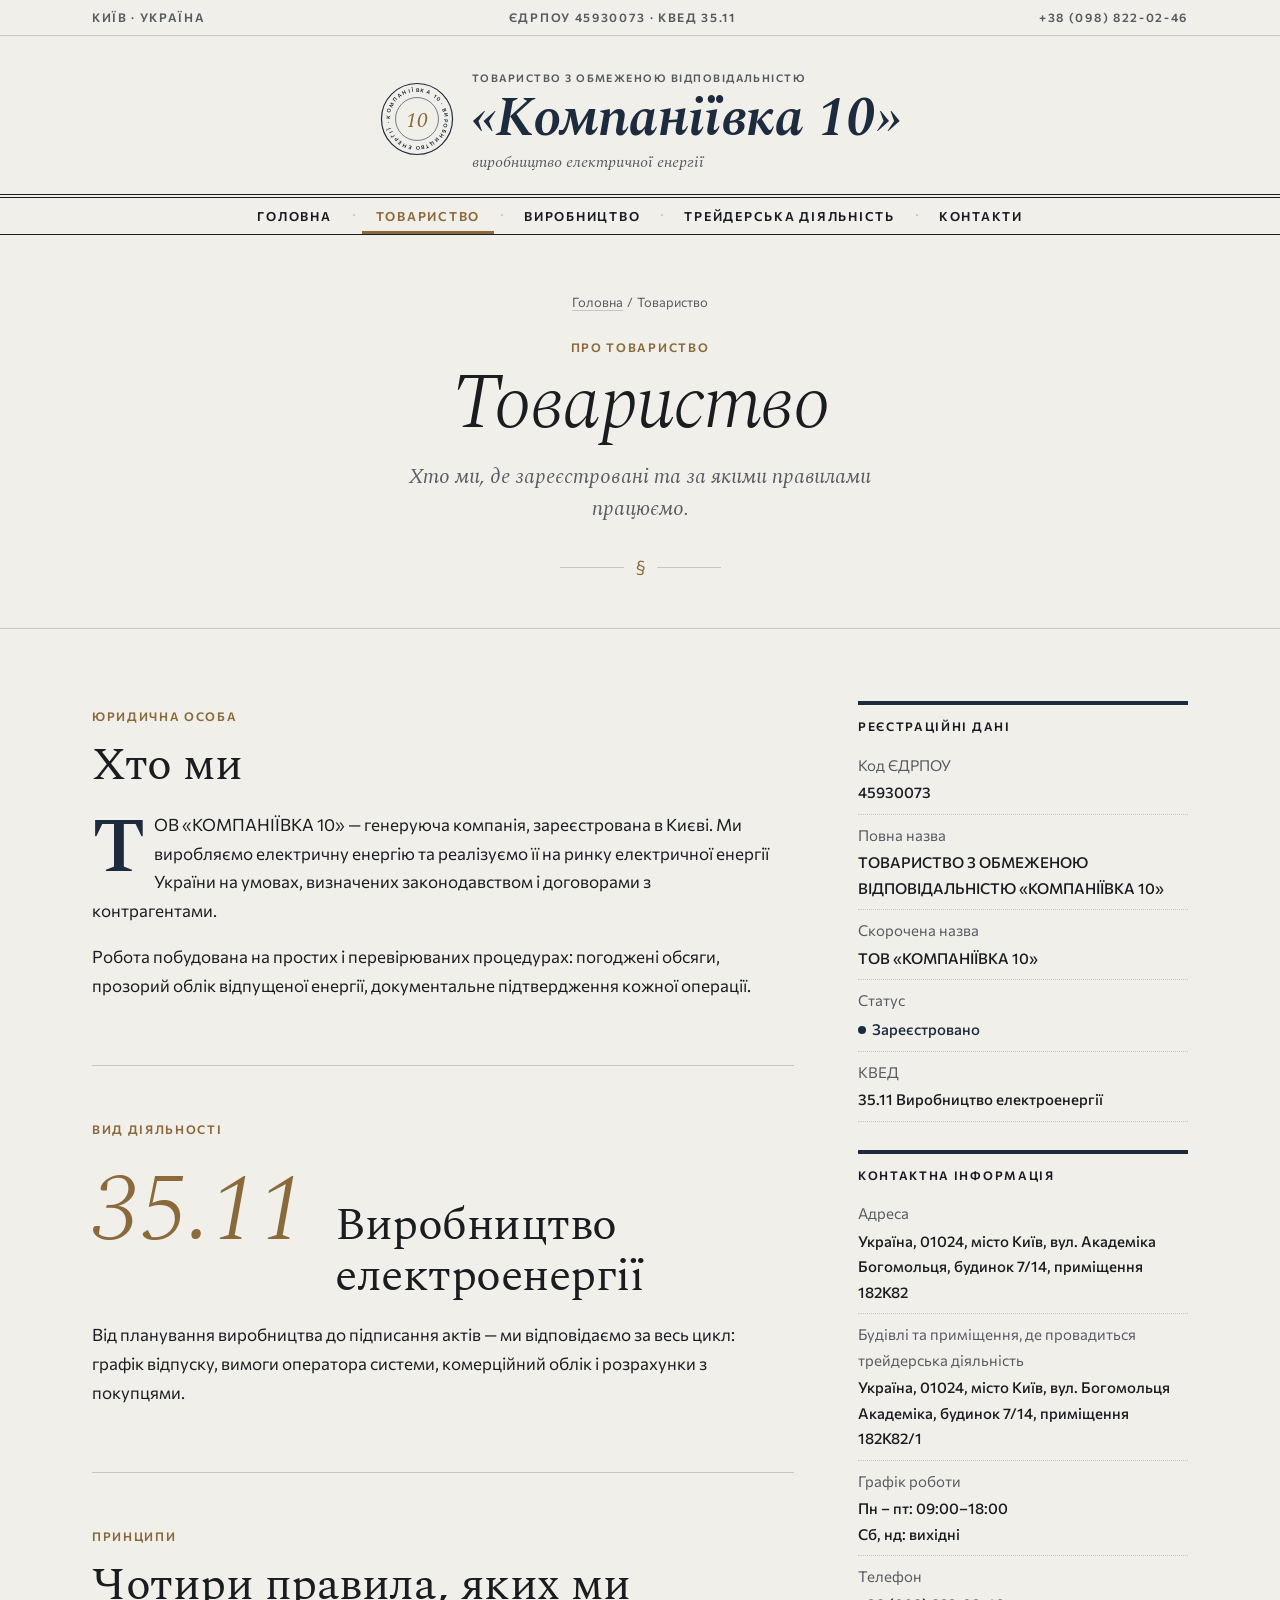
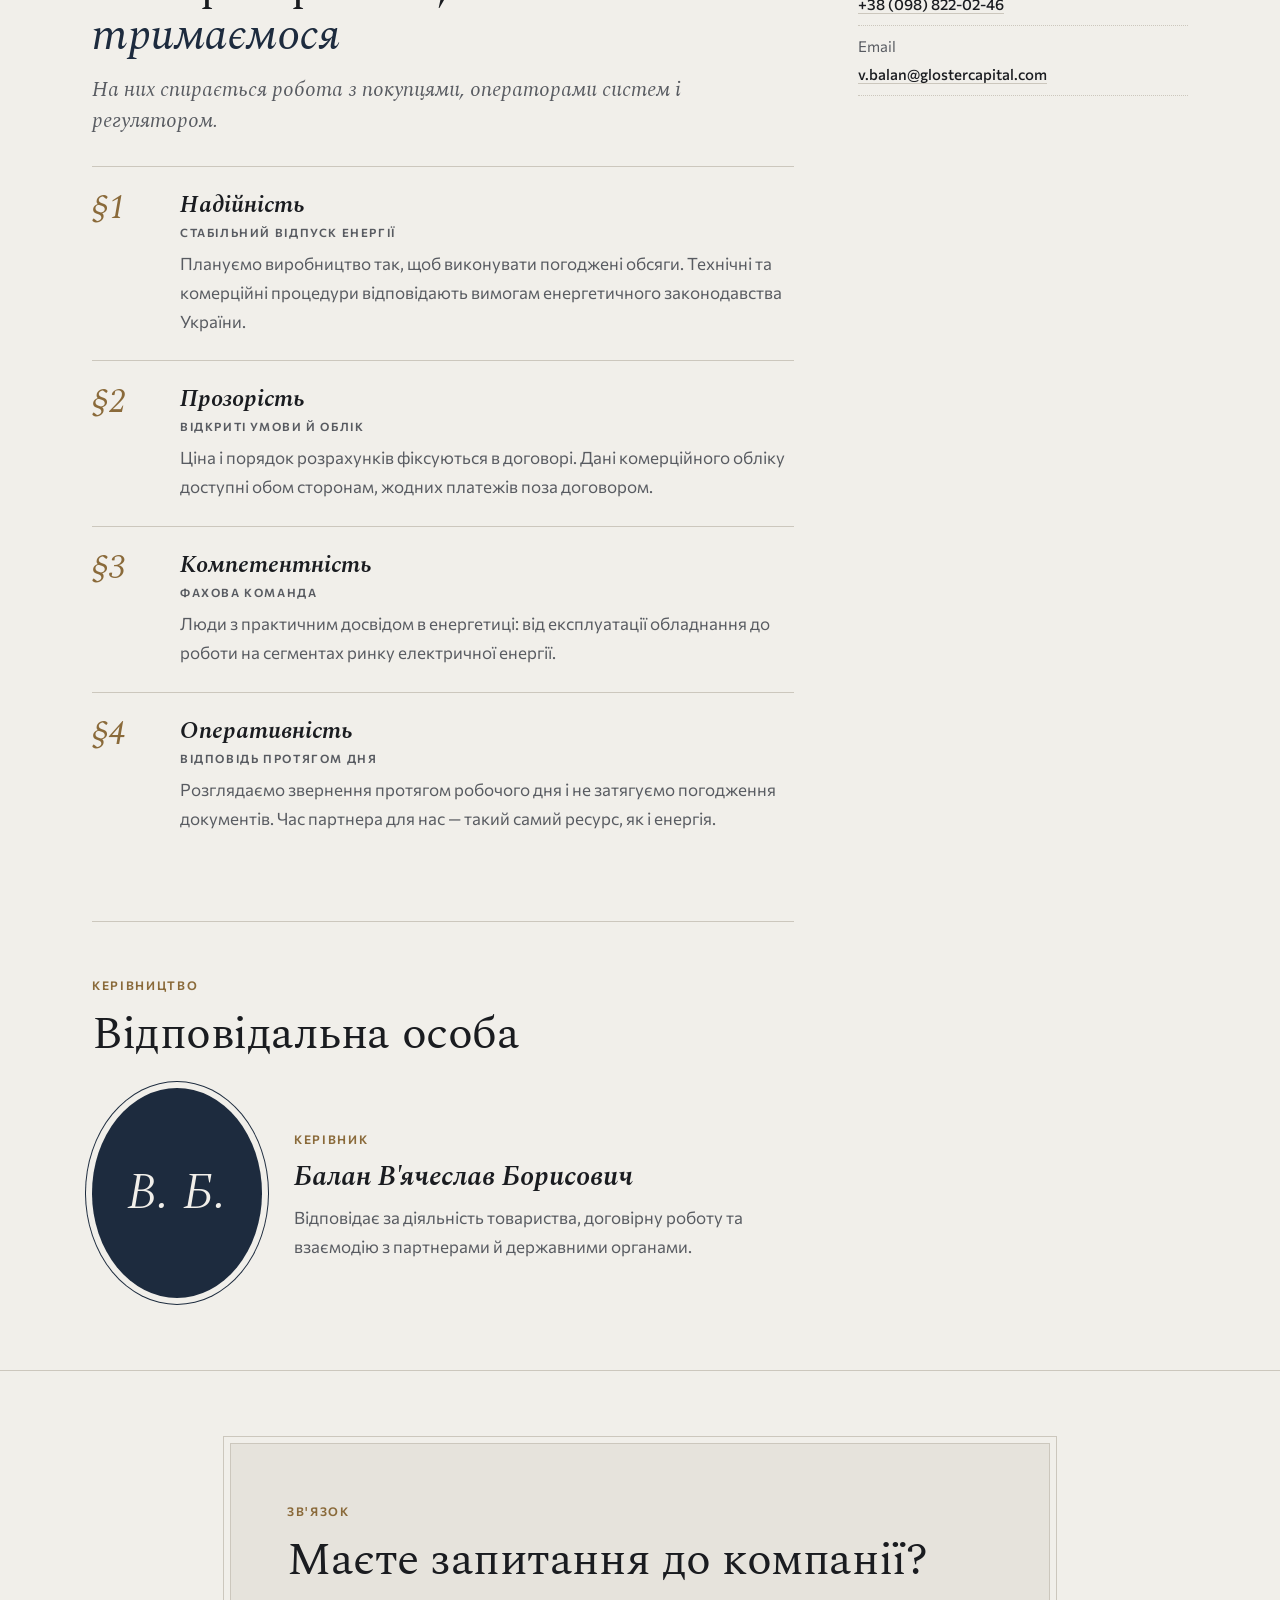
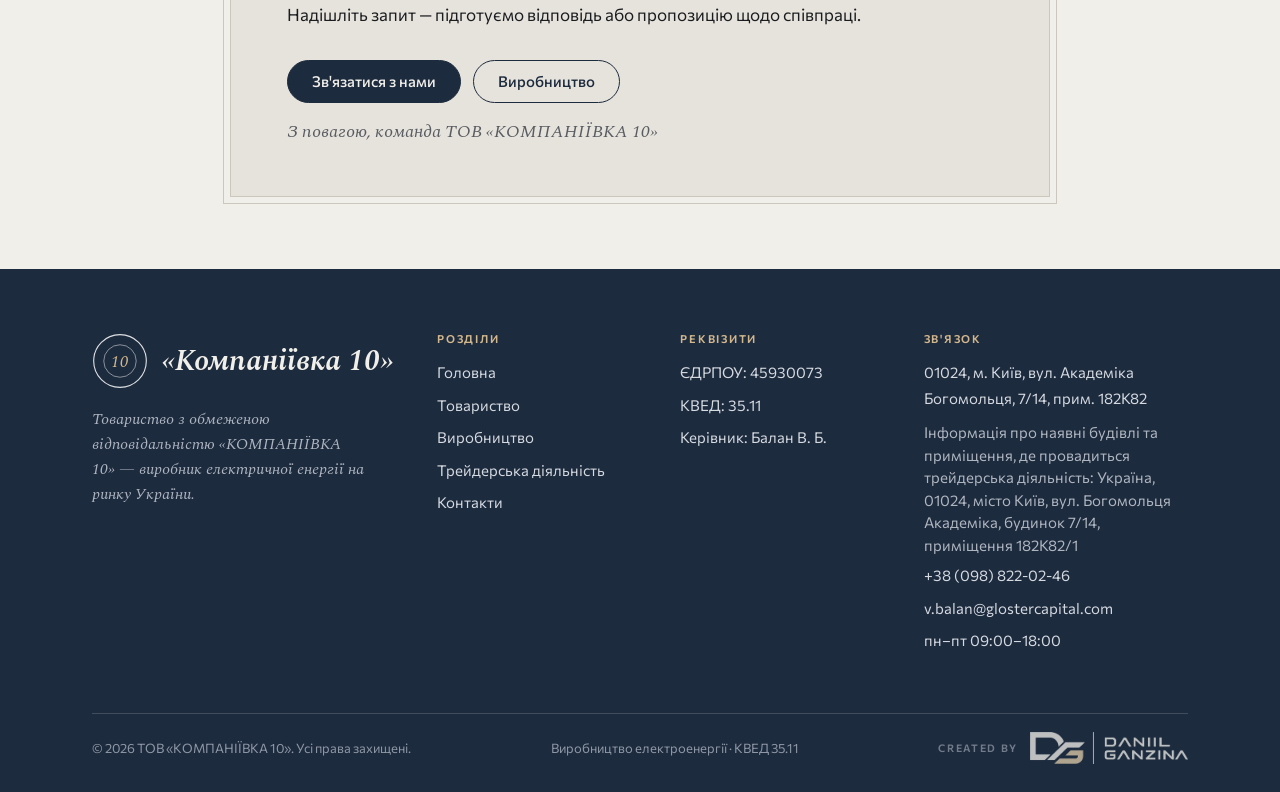
==== commit 6b687579: "4" ====
--- a/about.html
+++ b/about.html
@@ -17,7 +17,7 @@
   <div class="wrap sc">
     <span>Київ · Україна</span>
     <span>ЄДРПОУ 45930073 · КВЕД 35.11</span>
-    <a href="tel:+380674553964">+38 (067) 455-39-64</a>
+    <a href="tel:+380988220246">+38 (098) 822-02-46</a>
   </div>
 </div>
 
@@ -68,9 +68,10 @@
     </ol>
     <div class="drawer__foot">
       <span class="sc">Зв'язок</span>
-      <a href="tel:+380674553964">+38 (067) 455-39-64</a>
-      <a href="mailto:energy@glosterinvestment.group">energy@glosterinvestment.group</a>
+      <a href="tel:+380988220246">+38 (098) 822-02-46</a>
+      <a href="mailto:v.balan@glostercapital.com">v.balan@glostercapital.com</a>
       <span>01024, м. Київ, вул. Академіка Богомольця, 7/14, прим. 182К82</span>
+      <span class="addr-extra">Інформація про наявні будівлі та приміщення, де провадиться трейдерська діяльність: Україна, 01024, місто Київ, вул. Богомольця Академіка, будинок 7/14, приміщення 182К82/1</span>
     </div>
   </div>
 </div>
@@ -151,9 +152,10 @@
           <h3>Контактна інформація</h3>
           <dl>
             <div><dt>Адреса</dt><dd>Україна, 01024, місто Київ, вул. Академіка Богомольця, будинок 7/14, приміщення 182К82</dd></div>
+            <div><dt>Будівлі та приміщення, де провадиться трейдерська діяльність</dt><dd>Україна, 01024, місто Київ, вул. Богомольця Академіка, будинок 7/14, приміщення 182К82/1</dd></div>
             <div><dt>Графік роботи</dt><dd>Пн – пт: 09:00–18:00<br>Сб, нд: вихідні</dd></div>
-            <div><dt>Телефон</dt><dd><a href="tel:+380674553964">+38 (067) 455-39-64</a></dd></div>
-            <div><dt>Email</dt><dd><a href="mailto:energy@glosterinvestment.group">energy@glosterinvestment.group</a></dd></div>
+            <div><dt>Телефон</dt><dd><a href="tel:+380988220246">+38 (098) 822-02-46</a></dd></div>
+            <div><dt>Email</dt><dd><a href="mailto:v.balan@glostercapital.com">v.balan@glostercapital.com</a></dd></div>
           </dl>
         </div>
       </aside>
@@ -208,8 +210,9 @@
         <h4>Зв'язок</h4>
         <ul>
           <li>01024, м. Київ, вул. Академіка Богомольця, 7/14, прим. 182К82</li>
-          <li><a href="tel:+380674553964">+38 (067) 455-39-64</a></li>
-          <li><a href="mailto:energy@glosterinvestment.group">energy@glosterinvestment.group</a></li>
+          <li class="addr-extra">Інформація про наявні будівлі та приміщення, де провадиться трейдерська діяльність: Україна, 01024, місто Київ, вул. Богомольця Академіка, будинок 7/14, приміщення 182К82/1</li>
+          <li><a href="tel:+380988220246">+38 (098) 822-02-46</a></li>
+          <li><a href="mailto:v.balan@glostercapital.com">v.balan@glostercapital.com</a></li>
           <li>пн–пт 09:00–18:00</li>
         </ul>
       </div>
--- a/assets/k10.css
+++ b/assets/k10.css
@@ -394,3 +394,9 @@
 /* ---------- Форма: стани ---------- */
 .form__ok.is-error { border-left-color: #A3352B; background: #F6E7E4; color: #6E2219; }
 .form .btn[disabled] { opacity: .6; cursor: progress; }
+
+/* ---------- Приміщення трейдерської діяльності ---------- */
+.addr-extra { display: block; font-size: 13px; line-height: 1.5; opacity: .8; }
+.foot li.addr-extra { margin-top: 10px; }
+.drawer__foot .addr-extra { margin-top: 4px; }
+.letterhead small.addr-extra { margin-top: 10px; }
